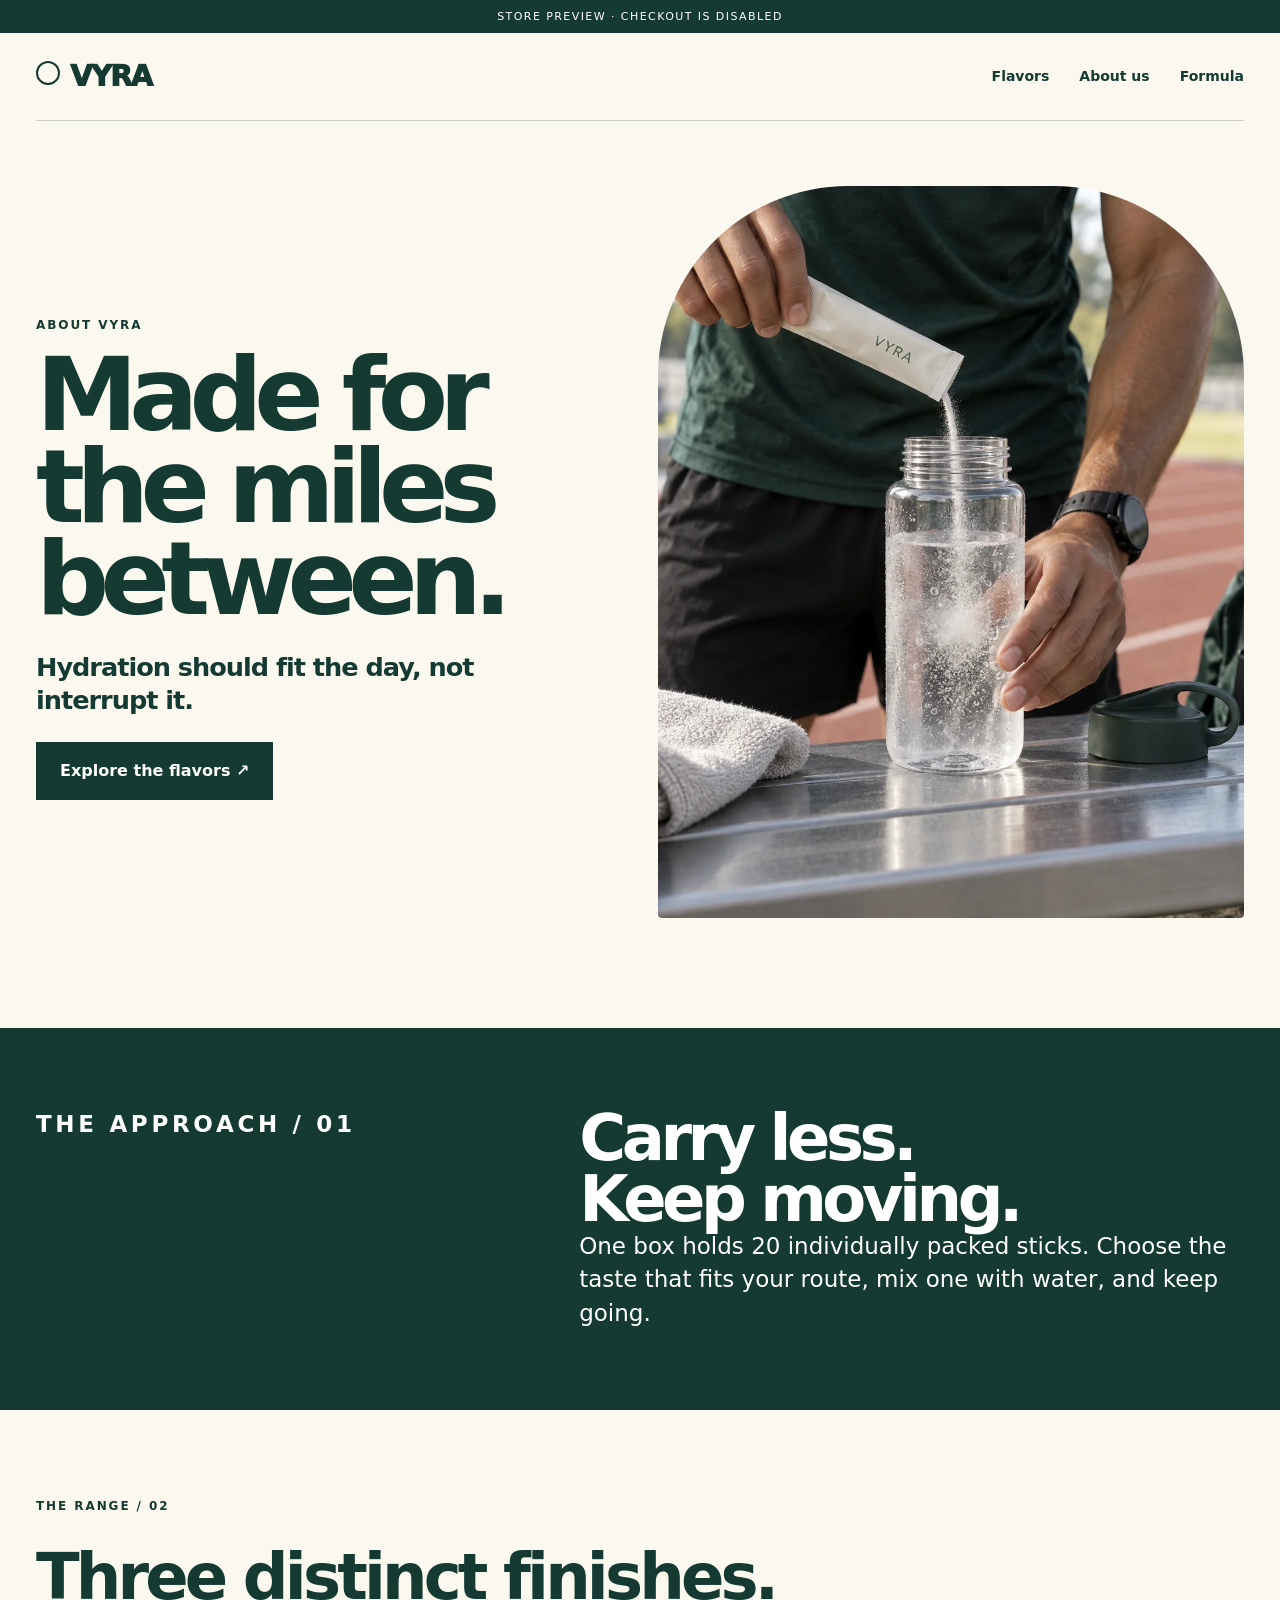
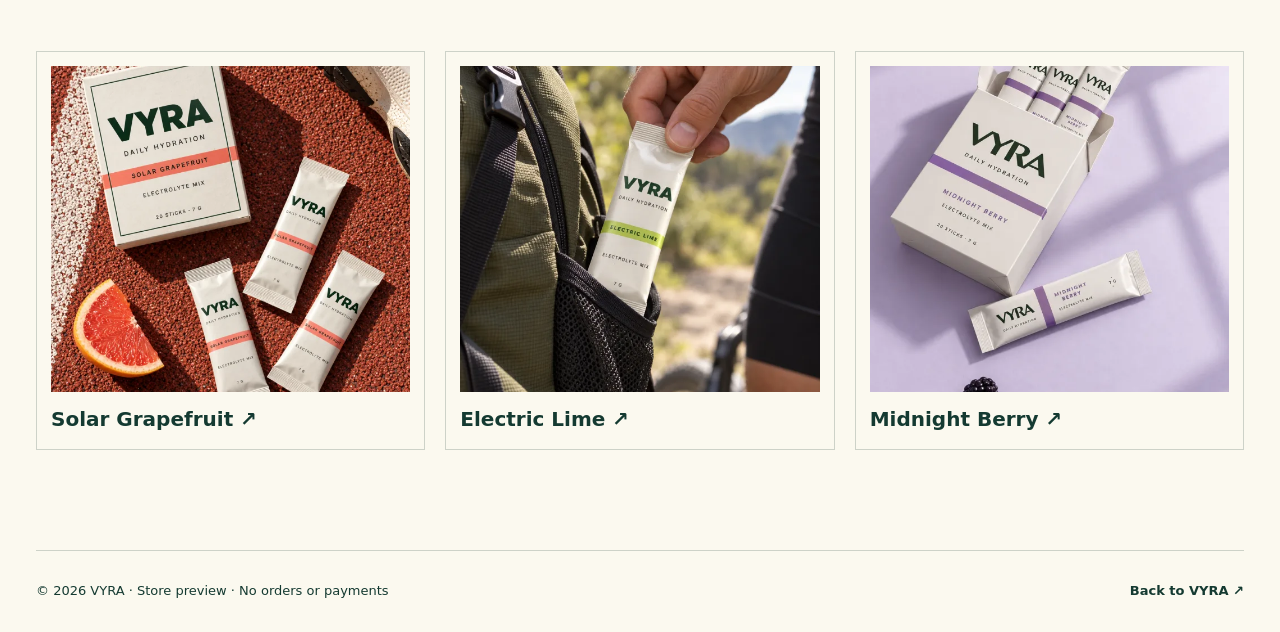
==== about.html @ 7b36829f "Improve desktop hierarchy and add product pages" ====
<!doctype html><html lang="en"><head><meta charset="utf-8"><meta name="viewport" content="width=device-width,initial-scale=1"><meta name="theme-color" content="#143a31"><meta name="description" content="The VYRA approach to portable daily hydration."><title>About VYRA — Hydration on the move</title><link rel="icon" href="data:,"><link rel="stylesheet" href="detail.css"></head><body>
<a class="skip" href="#main">Skip to content</a><div class="preview">Store preview · Checkout is disabled</div>
<header class="site-nav wrap"><a class="logo" href="index.html" aria-label="VYRA home">VYRA</a><nav aria-label="Primary navigation"><a href="index.html#shop">Flavors</a><a href="about.html" aria-current="page">About us</a><a href="index.html#ingredient-register">Formula</a></nav></header>
<main id="main"><section class="about-hero wrap"><div><p class="eyebrow">About VYRA</p><h1 class="display">Made for<br>the miles<br>between.</h1><p class="lead">Hydration should fit the day, not interrupt it.</p><a class="button" href="index.html#shop">Explore the flavors ↗</a></div><figure><img src="assets/mix.webp" width="1254" height="1254" alt="An athlete mixing a hydration stick into a water bottle"></figure></section>
<section class="about-band"><div class="wrap"><p class="eyebrow">The approach / 01</p><div><h2>Carry less.<br>Keep moving.</h2><p>One box holds 20 individually packed sticks. Choose the taste that fits your route, mix one with water, and keep going.</p></div></div></section>
<section class="about-end wrap"><p class="eyebrow">The range / 02</p><h2>Three distinct finishes.</h2><div class="related-grid"><a class="related-card" href="product.html?flavor=solar"><img src="assets/vyra-solar-640.webp" width="640" height="800" alt="Solar Grapefruit box"><span>Solar Grapefruit ↗</span></a><a class="related-card" href="product.html?flavor=lime"><img src="assets/vyra-lime-640.webp" width="640" height="800" alt="Electric Lime stick"><span>Electric Lime ↗</span></a><a class="related-card" href="product.html?flavor=berry"><img src="assets/vyra-berry-640.webp" width="640" height="800" alt="Midnight Berry box"><span>Midnight Berry ↗</span></a></div></section></main>
<footer class="footer wrap"><span>© 2026 VYRA · Store preview · No orders or payments</span><a href="index.html">Back to VYRA ↗</a></footer></body></html>
---- detail.css ----
:root{--ink:#143a31;--paper:#fbf9ef;--line:#143a3133;--accent:#f1b29b}*{box-sizing:border-box}body{margin:0;background:var(--paper);color:var(--ink);font:16px/1.55 system-ui,-apple-system,sans-serif}a{color:inherit;text-decoration:none}img{display:block;width:100%;height:auto}button{font:inherit}.skip{position:absolute;top:-60px;left:16px;background:var(--ink);color:white;padding:10px}.skip:focus{top:10px}.wrap{width:min(1380px,calc(100% - 72px));margin:auto}.preview{background:var(--ink);color:white;text-align:center;padding:8px 16px;font-size:11px;letter-spacing:.13em;text-transform:uppercase}.site-nav{display:flex;align-items:center;justify-content:space-between;gap:28px;padding:21px 0;border-bottom:1px solid var(--line)}.logo{font-size:29px;font-weight:950;letter-spacing:-.06em}.logo:before{content:"";display:inline-block;width:20px;height:20px;margin-right:10px;border:2px solid;border-radius:50%;vertical-align:1px}.site-nav nav{display:flex;flex-wrap:wrap;gap:30px;font-size:14px;font-weight:750}.site-nav a:hover,.text-link:hover{opacity:.65}:focus-visible{outline:3px solid #e57860;outline-offset:4px}.eyebrow{font-size:12px;font-weight:850;letter-spacing:.16em;text-transform:uppercase}.display{font-size:clamp(70px,8vw,130px);line-height:.9;letter-spacing:-.085em;margin:14px 0 25px}.lead{max-width:600px;font-size:clamp(20px,2vw,28px);line-height:1.28;font-weight:600;letter-spacing:-.04em}.button{display:inline-flex;align-items:center;justify-content:center;min-height:58px;padding:15px 24px;background:var(--ink);color:white;font-weight:750}.button.alt{background:var(--accent);color:var(--ink)}.text-link{display:inline-flex;align-items:center;min-height:48px;border-bottom:1px solid;font-weight:750}.product-hero{display:grid;grid-template-columns:1.1fr .9fr;gap:clamp(36px,6vw,100px);align-items:center;padding:52px 0 80px}.product-image{position:relative;padding:30px;background:var(--accent);border-radius:46% 46% 4px 4px}.product-image img{aspect-ratio:4/5;object-fit:cover}.product-copy .display{font-size:clamp(74px,7.2vw,125px)}.product-copy .intro{font-size:21px;line-height:1.5;max-width:470px}.fact-row{display:flex;justify-content:space-between;gap:20px;padding:17px 0;border-top:1px solid var(--line);font-size:17px}.fact-row:last-of-type{border-bottom:1px solid var(--line)}.fact-row span{opacity:.7}.product-copy .button{margin:25px 16px 0 0}.product-copy small{display:block;margin-top:16px;color:#526c62;font-size:13px}.related{border-top:1px solid var(--line);padding:60px 0 100px}.related h2{font-size:clamp(38px,4vw,65px);letter-spacing:-.06em;margin:0 0 25px}.related-grid{display:grid;grid-template-columns:repeat(3,1fr);gap:20px}.related-card{padding:14px;border:1px solid var(--line);font-size:20px;font-weight:800}.related-card img{aspect-ratio:1.1;object-fit:cover;margin-bottom:12px}.related-card[aria-current=page]{border:3px solid var(--ink)}.about-hero{display:grid;grid-template-columns:1fr 1.1fr;gap:clamp(50px,7vw,120px);align-items:center;padding:65px 0 110px}.about-hero .display{max-width:650px}.about-hero figure{margin:0}.about-hero img{aspect-ratio:4/5;object-fit:cover;border-radius:190px 190px 4px 4px}.about-band{background:var(--ink);color:white;padding:80px 0}.about-band .wrap{display:grid;grid-template-columns:.8fr 1.2fr;gap:100px}.about-band h2{font-size:clamp(42px,5vw,76px);letter-spacing:-.07em;line-height:.95;margin:0}.about-band p{font-size:23px;line-height:1.45;max-width:650px;margin:0}.about-end{padding:75px 0 100px}.about-end h2{font-size:clamp(42px,5vw,72px);letter-spacing:-.06em;margin:0 0 24px}.footer{display:flex;align-items:center;justify-content:space-between;gap:20px;padding:30px 0;border-top:1px solid var(--line);font-size:13px}.footer a{font-weight:750}@media(max-width:780px){.wrap{width:calc(100% - 32px)}.site-nav{align-items:flex-start}.site-nav nav{gap:12px;justify-content:flex-end;font-size:12px}.logo{font-size:24px}.product-hero,.about-hero{grid-template-columns:1fr;gap:30px;padding:28px 0 55px}.product-image{padding:16px}.product-image img{aspect-ratio:1}.product-copy .display,.display{font-size:clamp(56px,16vw,90px)}.lead{font-size:21px}.related{padding:45px 0}.related-grid{gap:9px}.related-card{padding:6px;font-size:12px}.related-card img{aspect-ratio:1}.about-hero figure{order:-1}.about-hero img{aspect-ratio:1.25;border-radius:110px 110px 4px 4px}.about-band{padding:55px 0}.about-band .wrap{grid-template-columns:1fr;gap:24px}.about-band p{font-size:18px}.footer{align-items:flex-start;flex-direction:column}}@media(prefers-reduced-motion:reduce){html{scroll-behavior:auto}}
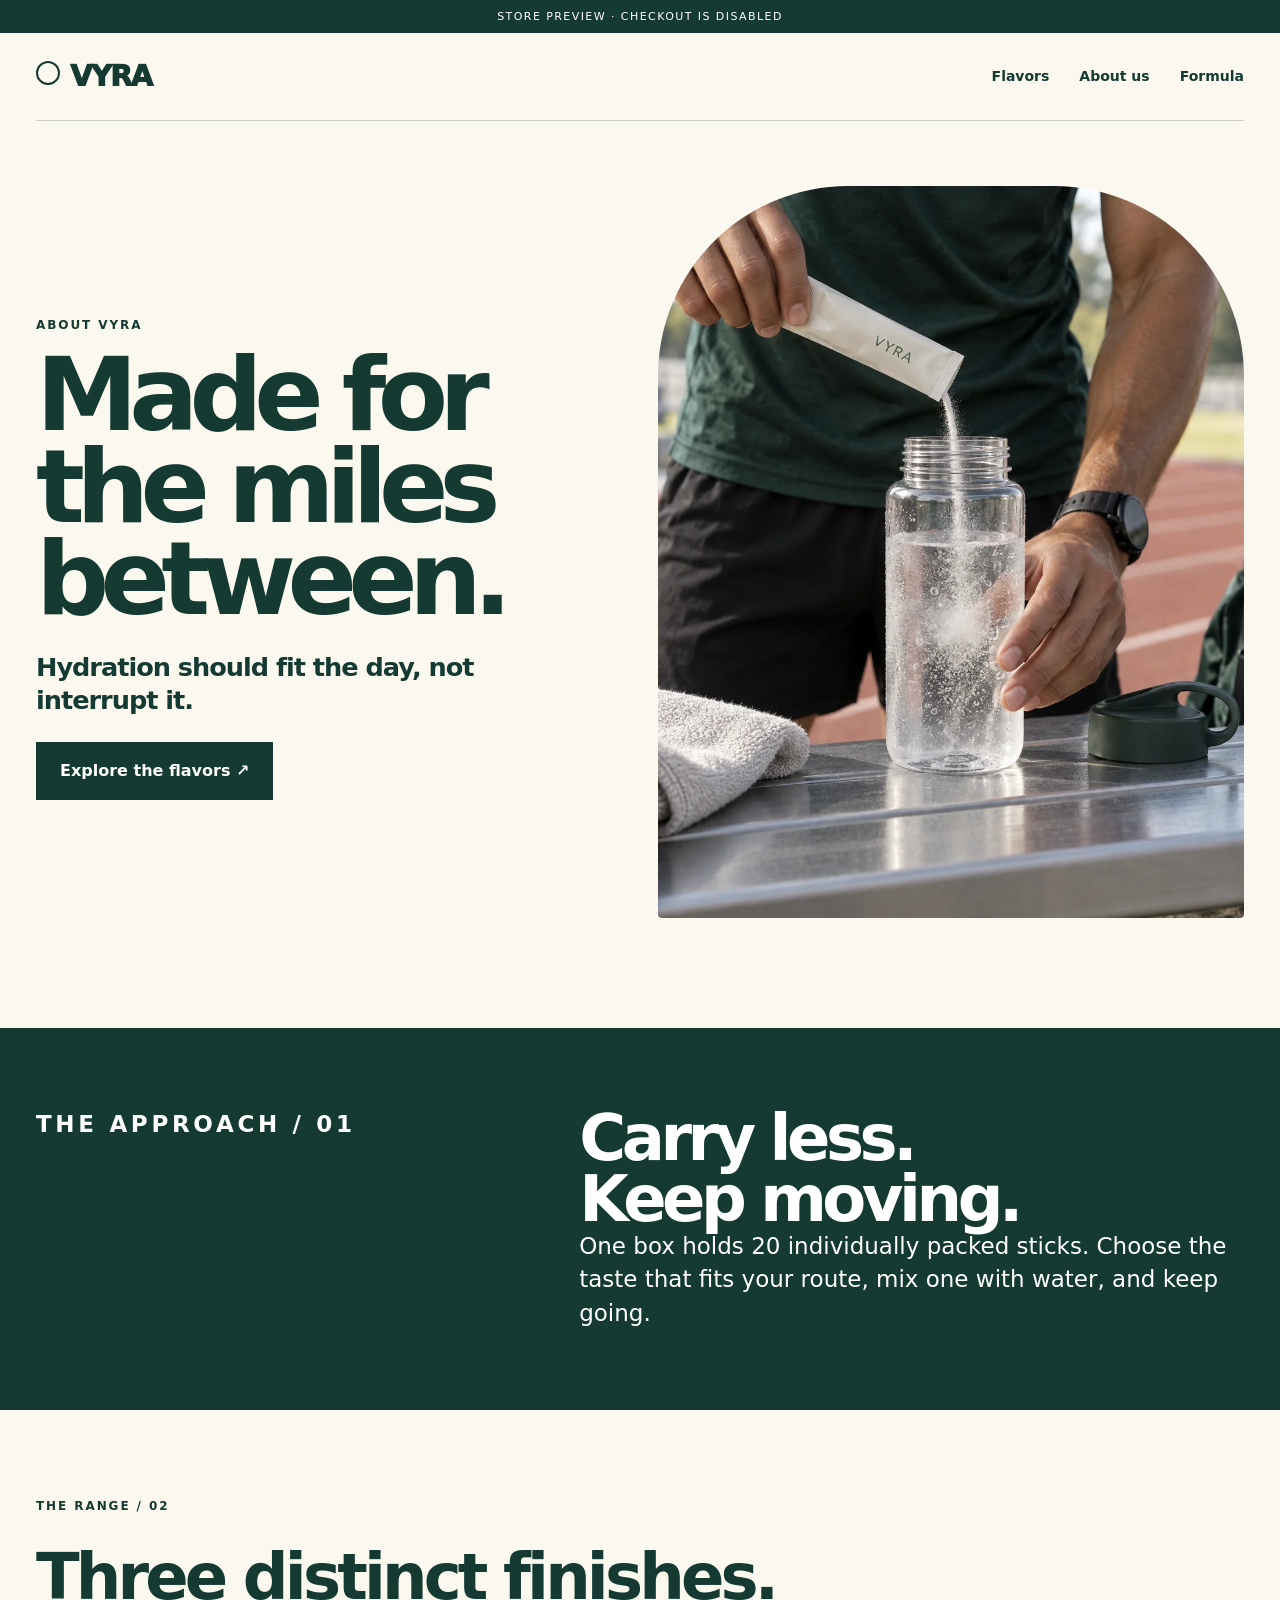
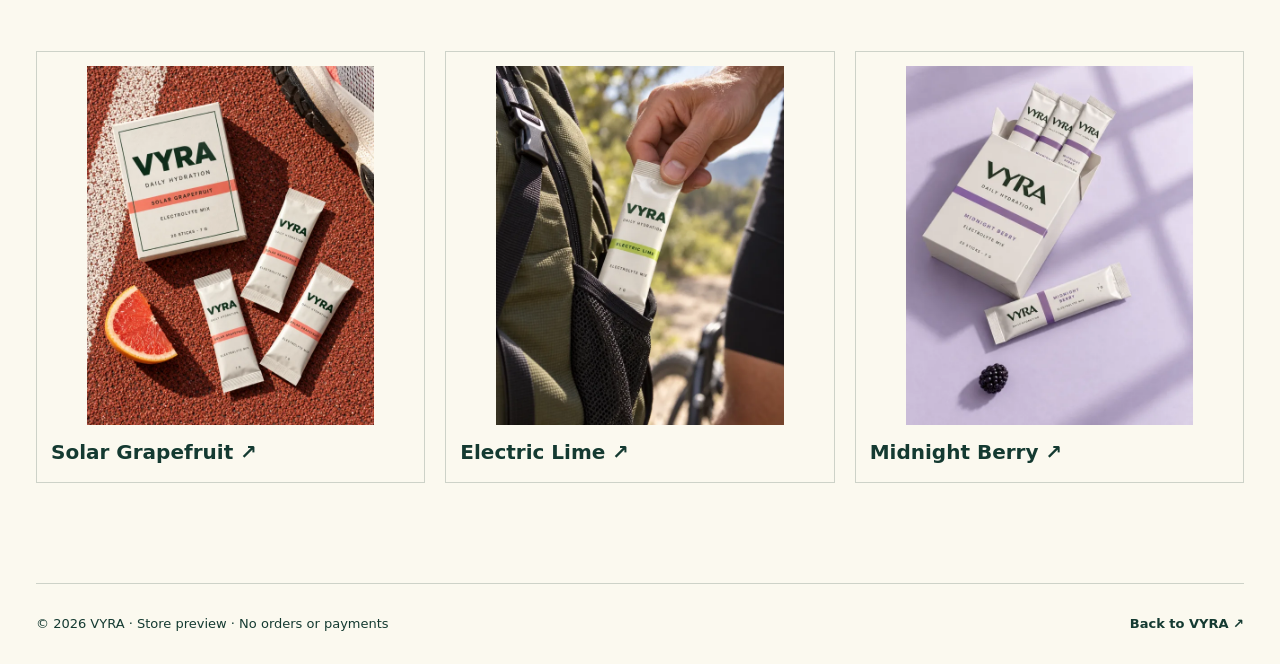
==== commit 9b5a816b: "Fix stretched product images and responsive purchase flow" ====
--- a/about.html
+++ b/about.html
@@ -1,4 +1,4 @@
-<!doctype html><html lang="en"><head><meta charset="utf-8"><meta name="viewport" content="width=device-width,initial-scale=1"><meta name="theme-color" content="#143a31"><meta name="description" content="The VYRA approach to portable daily hydration."><title>About VYRA — Hydration on the move</title><link rel="icon" href="data:,"><link rel="stylesheet" href="detail.css"></head><body>
+<!doctype html><html lang="en"><head><meta charset="utf-8"><meta name="viewport" content="width=device-width,initial-scale=1"><meta name="theme-color" content="#143a31"><meta name="description" content="The VYRA approach to portable daily hydration."><title>About VYRA — Hydration on the move</title><link rel="icon" href="data:,"><link rel="stylesheet" href="detail.css?v=20260922b"></head><body>
 <a class="skip" href="#main">Skip to content</a><div class="preview">Store preview · Checkout is disabled</div>
 <header class="site-nav wrap"><a class="logo" href="index.html" aria-label="VYRA home">VYRA</a><nav aria-label="Primary navigation"><a href="index.html#shop">Flavors</a><a href="about.html" aria-current="page">About us</a><a href="index.html#ingredient-register">Formula</a></nav></header>
 <main id="main"><section class="about-hero wrap"><div><p class="eyebrow">About VYRA</p><h1 class="display">Made for<br>the miles<br>between.</h1><p class="lead">Hydration should fit the day, not interrupt it.</p><a class="button" href="index.html#shop">Explore the flavors ↗</a></div><figure><img src="assets/mix.webp" width="1254" height="1254" alt="An athlete mixing a hydration stick into a water bottle"></figure></section>
--- a/detail.css
+++ b/detail.css
@@ -1 +1,8 @@
 :root{--ink:#143a31;--paper:#fbf9ef;--line:#143a3133;--accent:#f1b29b}*{box-sizing:border-box}body{margin:0;background:var(--paper);color:var(--ink);font:16px/1.55 system-ui,-apple-system,sans-serif}a{color:inherit;text-decoration:none}img{display:block;width:100%;height:auto}button{font:inherit}.skip{position:absolute;top:-60px;left:16px;background:var(--ink);color:white;padding:10px}.skip:focus{top:10px}.wrap{width:min(1380px,calc(100% - 72px));margin:auto}.preview{background:var(--ink);color:white;text-align:center;padding:8px 16px;font-size:11px;letter-spacing:.13em;text-transform:uppercase}.site-nav{display:flex;align-items:center;justify-content:space-between;gap:28px;padding:21px 0;border-bottom:1px solid var(--line)}.logo{font-size:29px;font-weight:950;letter-spacing:-.06em}.logo:before{content:"";display:inline-block;width:20px;height:20px;margin-right:10px;border:2px solid;border-radius:50%;vertical-align:1px}.site-nav nav{display:flex;flex-wrap:wrap;gap:30px;font-size:14px;font-weight:750}.site-nav a:hover,.text-link:hover{opacity:.65}:focus-visible{outline:3px solid #e57860;outline-offset:4px}.eyebrow{font-size:12px;font-weight:850;letter-spacing:.16em;text-transform:uppercase}.display{font-size:clamp(70px,8vw,130px);line-height:.9;letter-spacing:-.085em;margin:14px 0 25px}.lead{max-width:600px;font-size:clamp(20px,2vw,28px);line-height:1.28;font-weight:600;letter-spacing:-.04em}.button{display:inline-flex;align-items:center;justify-content:center;min-height:58px;padding:15px 24px;background:var(--ink);color:white;font-weight:750}.button.alt{background:var(--accent);color:var(--ink)}.text-link{display:inline-flex;align-items:center;min-height:48px;border-bottom:1px solid;font-weight:750}.product-hero{display:grid;grid-template-columns:1.1fr .9fr;gap:clamp(36px,6vw,100px);align-items:center;padding:52px 0 80px}.product-image{position:relative;padding:30px;background:var(--accent);border-radius:46% 46% 4px 4px}.product-image img{aspect-ratio:4/5;object-fit:cover}.product-copy .display{font-size:clamp(74px,7.2vw,125px)}.product-copy .intro{font-size:21px;line-height:1.5;max-width:470px}.fact-row{display:flex;justify-content:space-between;gap:20px;padding:17px 0;border-top:1px solid var(--line);font-size:17px}.fact-row:last-of-type{border-bottom:1px solid var(--line)}.fact-row span{opacity:.7}.product-copy .button{margin:25px 16px 0 0}.product-copy small{display:block;margin-top:16px;color:#526c62;font-size:13px}.related{border-top:1px solid var(--line);padding:60px 0 100px}.related h2{font-size:clamp(38px,4vw,65px);letter-spacing:-.06em;margin:0 0 25px}.related-grid{display:grid;grid-template-columns:repeat(3,1fr);gap:20px}.related-card{padding:14px;border:1px solid var(--line);font-size:20px;font-weight:800}.related-card img{aspect-ratio:1.1;object-fit:cover;margin-bottom:12px}.related-card[aria-current=page]{border:3px solid var(--ink)}.about-hero{display:grid;grid-template-columns:1fr 1.1fr;gap:clamp(50px,7vw,120px);align-items:center;padding:65px 0 110px}.about-hero .display{max-width:650px}.about-hero figure{margin:0}.about-hero img{aspect-ratio:4/5;object-fit:cover;border-radius:190px 190px 4px 4px}.about-band{background:var(--ink);color:white;padding:80px 0}.about-band .wrap{display:grid;grid-template-columns:.8fr 1.2fr;gap:100px}.about-band h2{font-size:clamp(42px,5vw,76px);letter-spacing:-.07em;line-height:.95;margin:0}.about-band p{font-size:23px;line-height:1.45;max-width:650px;margin:0}.about-end{padding:75px 0 100px}.about-end h2{font-size:clamp(42px,5vw,72px);letter-spacing:-.06em;margin:0 0 24px}.footer{display:flex;align-items:center;justify-content:space-between;gap:20px;padding:30px 0;border-top:1px solid var(--line);font-size:13px}.footer a{font-weight:750}@media(max-width:780px){.wrap{width:calc(100% - 32px)}.site-nav{align-items:flex-start}.site-nav nav{gap:12px;justify-content:flex-end;font-size:12px}.logo{font-size:24px}.product-hero,.about-hero{grid-template-columns:1fr;gap:30px;padding:28px 0 55px}.product-image{padding:16px}.product-image img{aspect-ratio:1}.product-copy .display,.display{font-size:clamp(56px,16vw,90px)}.lead{font-size:21px}.related{padding:45px 0}.related-grid{gap:9px}.related-card{padding:6px;font-size:12px}.related-card img{aspect-ratio:1}.about-hero figure{order:-1}.about-hero img{aspect-ratio:1.25;border-radius:110px 110px 4px 4px}.about-band{padding:55px 0}.about-band .wrap{grid-template-columns:1fr;gap:24px}.about-band p{font-size:18px}.footer{align-items:flex-start;flex-direction:column}}@media(prefers-reduced-motion:reduce){html{scroll-behavior:auto}}
+/* Responsive media: HTML dimensions reserve space, CSS preserves the photo. */
+img{height:auto}
+.product-photo img,.product-image img{height:auto;aspect-ratio:auto;object-fit:contain;max-height:680px;width:100%}
+.related-card img{height:auto;aspect-ratio:1;object-fit:contain}
+.product-hero>*,.about-hero>*{min-width:0}
+.display{overflow-wrap:break-word}
+@media(max-width:780px){.product-photo img,.product-image img{max-height:480px;aspect-ratio:auto}.related-card{overflow-wrap:break-word}}
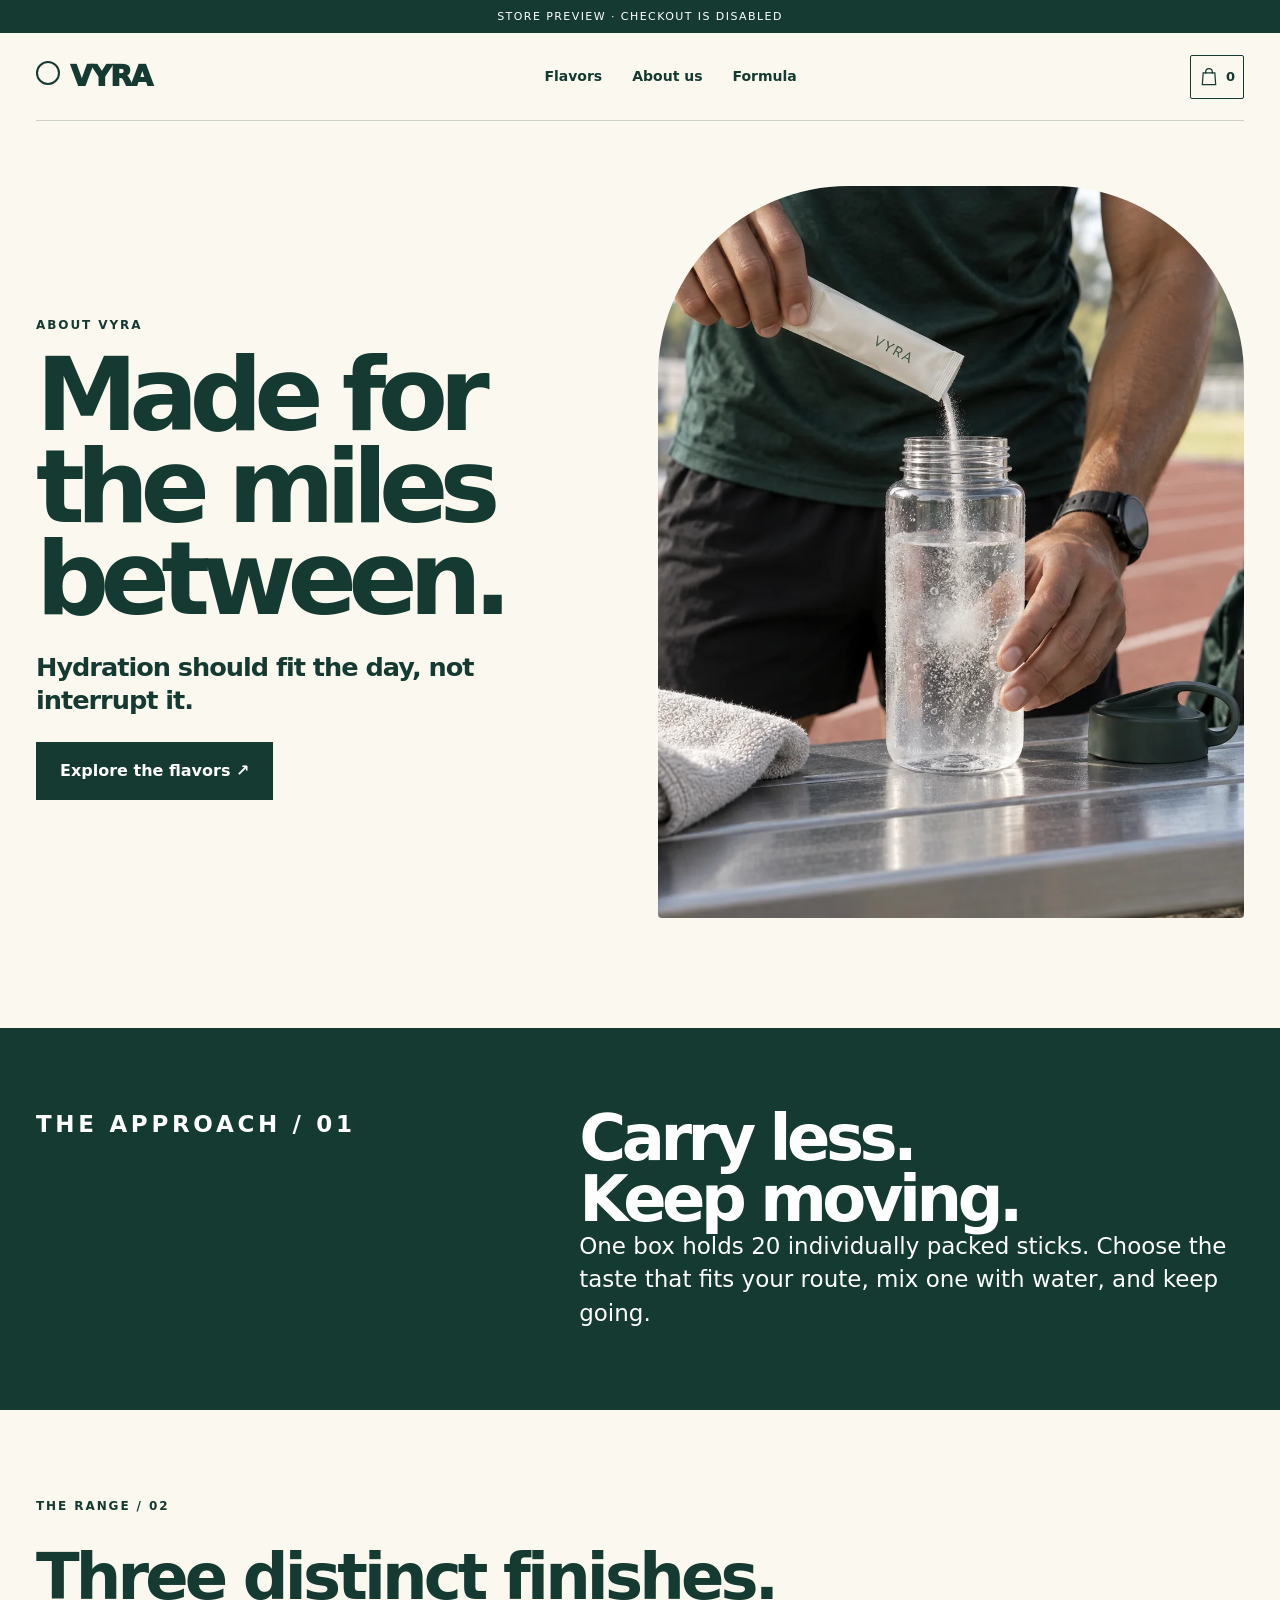
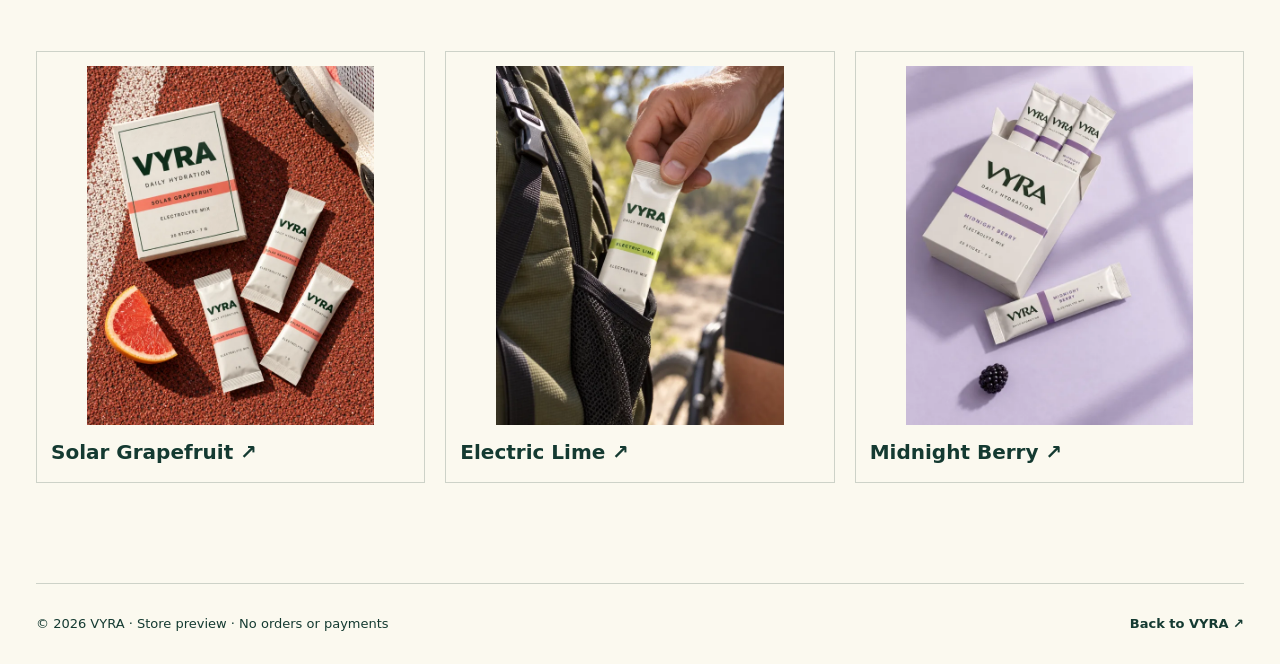
==== commit 78bc8d78: "Polish detail navigation and brand-consistent bag experience" ====
--- a/about.html
+++ b/about.html
@@ -1,7 +1,7 @@
-<!doctype html><html lang="en"><head><meta charset="utf-8"><meta name="viewport" content="width=device-width,initial-scale=1"><meta name="theme-color" content="#143a31"><meta name="description" content="The VYRA approach to portable daily hydration."><title>About VYRA — Hydration on the move</title><link rel="icon" href="data:,"><link rel="stylesheet" href="detail.css?v=20260922b"></head><body>
+<!doctype html><html lang="en" data-brand="vyra"><head><meta charset="utf-8"><meta name="viewport" content="width=device-width,initial-scale=1"><meta name="theme-color" content="#143a31"><meta name="description" content="The VYRA approach to portable daily hydration."><title>About VYRA — Hydration on the move</title><link rel="icon" href="data:,"><link rel="stylesheet" href="detail.css?v=20260922b"><link rel="stylesheet" href="detail-commerce.css?v=20260922c"></head><body>
 <a class="skip" href="#main">Skip to content</a><div class="preview">Store preview · Checkout is disabled</div>
 <header class="site-nav wrap"><a class="logo" href="index.html" aria-label="VYRA home">VYRA</a><nav aria-label="Primary navigation"><a href="index.html#shop">Flavors</a><a href="about.html" aria-current="page">About us</a><a href="index.html#ingredient-register">Formula</a></nav></header>
 <main id="main"><section class="about-hero wrap"><div><p class="eyebrow">About VYRA</p><h1 class="display">Made for<br>the miles<br>between.</h1><p class="lead">Hydration should fit the day, not interrupt it.</p><a class="button" href="index.html#shop">Explore the flavors ↗</a></div><figure><img src="assets/mix.webp" width="1254" height="1254" alt="An athlete mixing a hydration stick into a water bottle"></figure></section>
 <section class="about-band"><div class="wrap"><p class="eyebrow">The approach / 01</p><div><h2>Carry less.<br>Keep moving.</h2><p>One box holds 20 individually packed sticks. Choose the taste that fits your route, mix one with water, and keep going.</p></div></div></section>
 <section class="about-end wrap"><p class="eyebrow">The range / 02</p><h2>Three distinct finishes.</h2><div class="related-grid"><a class="related-card" href="product.html?flavor=solar"><img src="assets/vyra-solar-640.webp" width="640" height="800" alt="Solar Grapefruit box"><span>Solar Grapefruit ↗</span></a><a class="related-card" href="product.html?flavor=lime"><img src="assets/vyra-lime-640.webp" width="640" height="800" alt="Electric Lime stick"><span>Electric Lime ↗</span></a><a class="related-card" href="product.html?flavor=berry"><img src="assets/vyra-berry-640.webp" width="640" height="800" alt="Midnight Berry box"><span>Midnight Berry ↗</span></a></div></section></main>
-<footer class="footer wrap"><span>© 2026 VYRA · Store preview · No orders or payments</span><a href="index.html">Back to VYRA ↗</a></footer></body></html>
+<footer class="footer wrap"><span>© 2026 VYRA · Store preview · No orders or payments</span><a href="index.html">Back to VYRA ↗</a></footer><script src="detail-commerce.js?v=20260922c" defer></script><script src="cart.js?v=20260922b" defer></script></body></html>
--- a/detail-commerce.css
+++ b/detail-commerce.css
@@ -0,0 +1,42 @@
+/* Commerce utilities retain each brand's art direction. */
+:root{--bag-paper:#fbf9ef;--bag-ink:#143a31;--bag-action:#143a31;--bag-on-action:#fff}
+html[data-brand="nox"]{--bag-paper:#101712;--bag-ink:#eff4ee;--bag-action:var(--signal);--bag-on-action:#090d0b}
+html[data-brand="lumera"]{--bag-paper:#fcf9f1;--bag-ink:#263d35;--bag-action:#263d35}
+.detail-header{position:relative}.detail-bag{flex-shrink:0;display:inline-flex;align-items:center;justify-content:center;gap:7px;min-width:48px;min-height:44px;padding:8px;border:1px solid currentColor;border-radius:2px;background:none;color:inherit;cursor:pointer;font:600 13px system-ui}
+html[data-brand="lumera"] .detail-header{grid-template-columns:1fr auto 1fr auto}
+.detail-crumb{padding-top:24px;font-size:13px;color:inherit;opacity:.8;display:flex;gap:12px;align-items:center}.detail-crumb a{padding:8px 0;text-decoration:underline;text-underline-offset:4px}
+.detail-options{display:flex;gap:8px;flex-wrap:wrap;margin:22px 0}.detail-options a{display:inline-flex;align-items:center;min-height:44px;padding:9px 13px;border:1px solid var(--line);font:600 12px/1.3 system-ui}
+.detail-options a[aria-current="page"]{background:var(--bag-action);color:var(--bag-on-action);border-color:var(--bag-action)}.detail-options a:hover{border-color:currentColor}
+#product-add{border:0;cursor:pointer;transition:filter .15s}#product-add:hover{filter:brightness(.92)}
+.product-copy #product-description{display:none}
+.product-copy .button{font-family:inherit}
+.detail-locked{overflow:hidden}.detail-overlay{position:fixed;inset:0;background:#07160fa6;z-index:90;opacity:0;pointer-events:none;transition:opacity .2s}.detail-overlay.is-open{opacity:1;pointer-events:auto}
+.detail-cart{position:fixed;right:0;inset-block:0;z-index:100;width:min(480px,100%);display:grid;grid-template-rows:auto minmax(0,1fr) auto;background:var(--bag-paper);color:var(--bag-ink);box-shadow:-20px 0 70px #0003;transform:translateX(105%);transition:transform .25s}.detail-cart.is-open{transform:none}.detail-cart[inert]{visibility:hidden}
+.detail-cart button{font:600 14px system-ui;cursor:pointer;color:inherit}.cart-head{display:flex;align-items:center;justify-content:space-between;border-bottom:1px solid var(--line);padding:20px 24px}.cart-head h2{font-size:26px;margin:0}.cart-head button{background:none;border:0;min-height:44px;padding:10px}
+.detail-lines{padding:8px 24px;overflow:auto;overscroll-behavior:contain}.shop-line{display:grid;grid-template-columns:88px minmax(0,1fr);gap:16px;padding:22px 0;border-bottom:1px solid var(--line)}.shop-line img{width:88px;height:110px;object-fit:contain}.shop-line h3{font:600 17px/1.35 system-ui;margin:0 0 6px}.shop-line p{font-size:13px;line-height:1.5;margin:0 0 8px;opacity:.8}.shop-line strong{font-size:16px}.shop-quantity{display:flex;flex-wrap:wrap;align-items:center;margin-top:10px;gap:6px}.shop-quantity button{min-width:40px;min-height:44px;background:none;border:1px solid var(--line);padding:8px}.shop-quantity output{min-width:24px;text-align:center}.shop-quantity .shop-remove{border:0;text-decoration:underline;font-size:12px}.shop-empty{padding:50px 0;line-height:1.7}
+.cart-foot{border-top:1px solid var(--line);padding:22px 24px max(22px,env(safe-area-inset-bottom))}.cart-foot[hidden]{display:none}.detail-total{display:flex;justify-content:space-between;font-size:20px;margin-bottom:18px}#checkout,.demo-return{width:100%;padding:16px;min-height:54px;background:var(--bag-action);color:var(--bag-on-action);border:0}#checkout:disabled{opacity:.4;cursor:not-allowed}.cart-foot p{font-size:12px;text-align:center;margin:12px 0 0}.demo-complete{padding:50px 0}.demo-complete>span{font-size:13px;letter-spacing:.1em}.demo-complete p{line-height:1.6;font-size:15px}
+.detail-toast{position:fixed;z-index:110;left:50%;bottom:20px;transform:translate(-50%,20px);opacity:0;visibility:hidden;max-width:calc(100% - 32px);padding:12px 20px;background:var(--bag-action);color:var(--bag-on-action);font-size:14px;pointer-events:none}.detail-toast.show{opacity:1;visibility:visible;transform:translate(-50%,0)}
+.detail-locked .detail-toast{clip-path:inset(50%);width:1px;height:1px;padding:0;overflow:hidden}
+@media(min-width:1100px){.product-hero{padding-top:36px}.product-copy .display{font-size:clamp(70px,6.2vw,108px)}}
+@media(max-width:780px){
+ .detail-header{gap:12px;flex-wrap:wrap;align-items:center;padding-block:14px}
+ .detail-header nav,.detail-header .navlinks{gap:16px;font-size:12px}
+ .detail-header .navlinks{order:3;flex-basis:100%;margin:0;justify-content:flex-start}
+ html[data-brand="nox"] .detail-bag{margin-left:auto}
+ html[data-brand="vyra"] .detail-header nav{order:3;width:100%;justify-content:flex-start}
+ html[data-brand="vyra"] .detail-bag{margin-left:auto}
+ html[data-brand="lumera"] .detail-header{grid-template-columns:1fr auto;gap:6px 16px}
+ html[data-brand="lumera"] .detail-header .wordmark{grid-column:1;grid-row:1}
+ html[data-brand="lumera"] .detail-header nav:first-child{grid-column:1/-1;grid-row:2;justify-content:flex-start}
+ html[data-brand="lumera"] .detail-header nav:last-of-type{display:none}
+ html[data-brand="lumera"] .detail-bag{grid-column:2;grid-row:1}
+ .detail-crumb{padding-top:12px;font-size:12px}.product-hero{padding-top:16px;gap:22px}
+ .product-image,.product-photo{grid-row:1;margin:0;order:0}.product-copy{order:1}
+ .product-image img,.product-photo img{max-height:350px;object-fit:contain}
+ .product-copy .display{font-size:clamp(52px,13vw,74px);line-height:1;letter-spacing:-.045em;margin-block:14px 20px}
+ .product-copy .lead{font-size:22px}.product-copy .intro{font-size:17px}
+ .product-copy>.button{width:100%;margin:20px 0 0}.product-copy>.text-link{margin:10px 0 0}
+ .detail-options{gap:6px;margin:20px 0}.detail-options a{flex:1;justify-content:center;text-align:center;padding:8px;min-width:0;font-size:11px}
+ .related-grid{gap:12px}.related-card{line-height:1.45}
+}
+@media(prefers-reduced-motion:reduce){*,*::before,*::after{scroll-behavior:auto!important;transition:none!important;animation:none!important}}
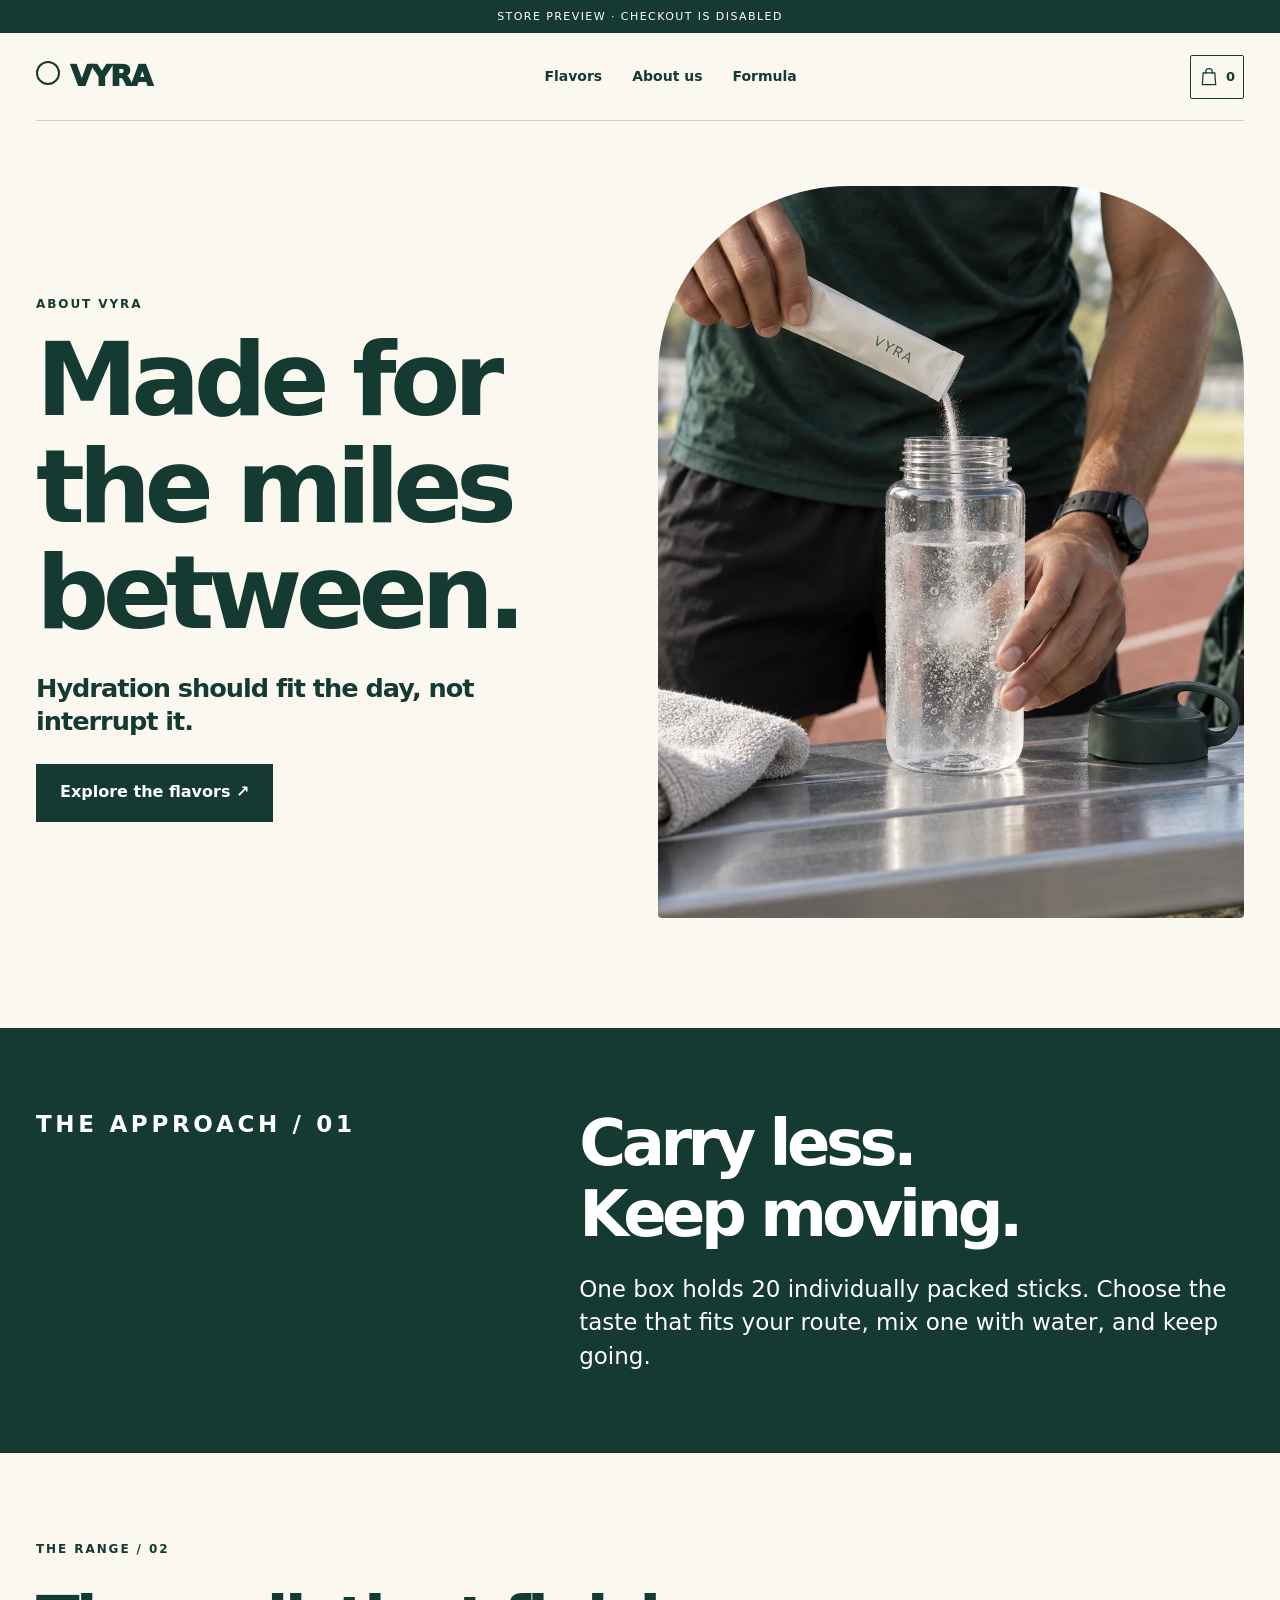
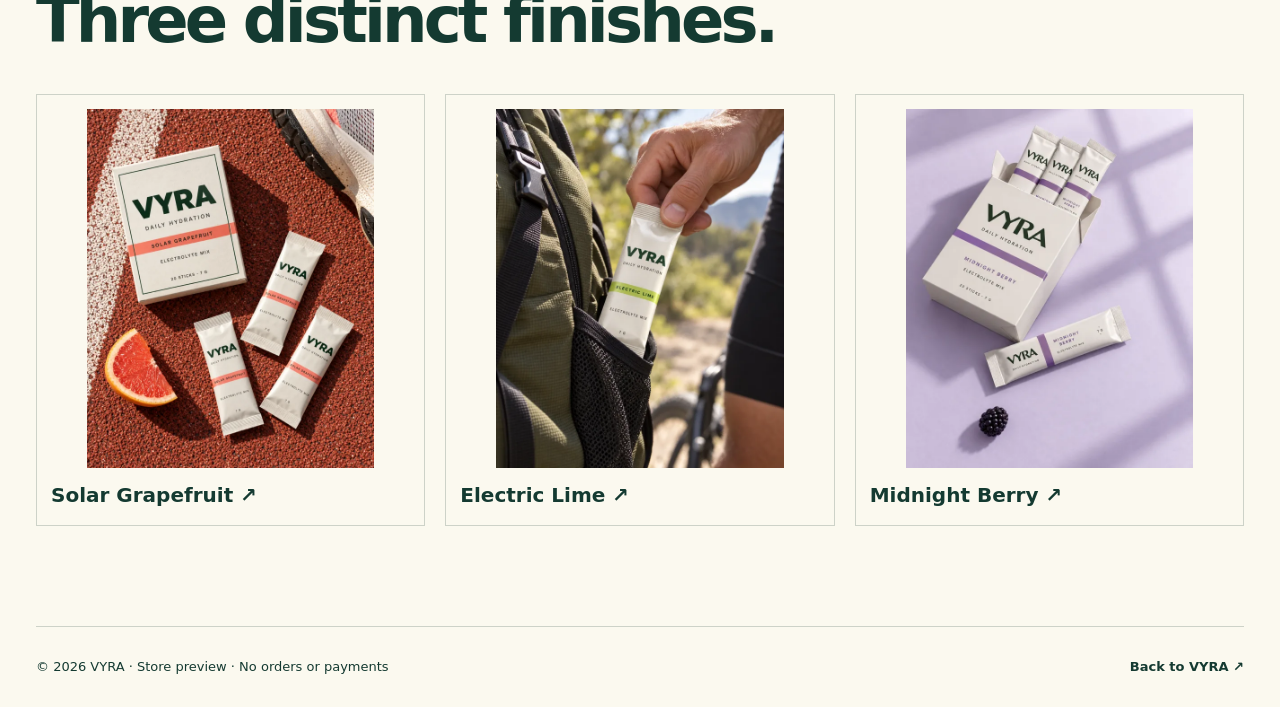
==== commit 87db539d: "Refine product frames and interior typography" ====
--- a/about.html
+++ b/about.html
@@ -1,4 +1,4 @@
-<!doctype html><html lang="en" data-brand="vyra"><head><meta charset="utf-8"><meta name="viewport" content="width=device-width,initial-scale=1"><meta name="theme-color" content="#143a31"><meta name="description" content="The VYRA approach to portable daily hydration."><title>About VYRA — Hydration on the move</title><link rel="icon" href="data:,"><link rel="stylesheet" href="detail.css?v=20260922b"><link rel="stylesheet" href="detail-commerce.css?v=20260922c"></head><body>
+<!doctype html><html lang="en" data-brand="vyra"><head><meta charset="utf-8"><meta name="viewport" content="width=device-width,initial-scale=1"><meta name="theme-color" content="#143a31"><meta name="description" content="The VYRA approach to portable daily hydration."><title>About VYRA — Hydration on the move</title><link rel="icon" href="data:,"><link rel="stylesheet" href="detail.css?v=20260922g"><link rel="stylesheet" href="detail-commerce.css?v=20260922c"></head><body>
 <a class="skip" href="#main">Skip to content</a><div class="preview">Store preview · Checkout is disabled</div>
 <header class="site-nav wrap"><a class="logo" href="index.html" aria-label="VYRA home">VYRA</a><nav aria-label="Primary navigation"><a href="index.html#shop">Flavors</a><a href="about.html" aria-current="page">About us</a><a href="index.html#ingredient-register">Formula</a></nav></header>
 <main id="main"><section class="about-hero wrap"><div><p class="eyebrow">About VYRA</p><h1 class="display">Made for<br>the miles<br>between.</h1><p class="lead">Hydration should fit the day, not interrupt it.</p><a class="button" href="index.html#shop">Explore the flavors ↗</a></div><figure><img src="assets/mix.webp" width="1254" height="1254" alt="An athlete mixing a hydration stick into a water bottle"></figure></section>
--- a/detail.css
+++ b/detail.css
@@ -5,4 +5,9 @@
 .related-card img{height:auto;aspect-ratio:1;object-fit:contain}
 .product-hero>*,.about-hero>*{min-width:0}
 .display{overflow-wrap:break-word}
+.display{line-height:1.04;letter-spacing:-.065em}
+.about-band h2{line-height:1.1;margin-bottom:24px}
+.product-image{border-radius:24px}
+.product-image img{border-radius:12px}
+@media(max-width:780px){.related-card{font-size:14px;line-height:1.45}}
 @media(max-width:780px){.product-photo img,.product-image img{max-height:480px;aspect-ratio:auto}.related-card{overflow-wrap:break-word}}
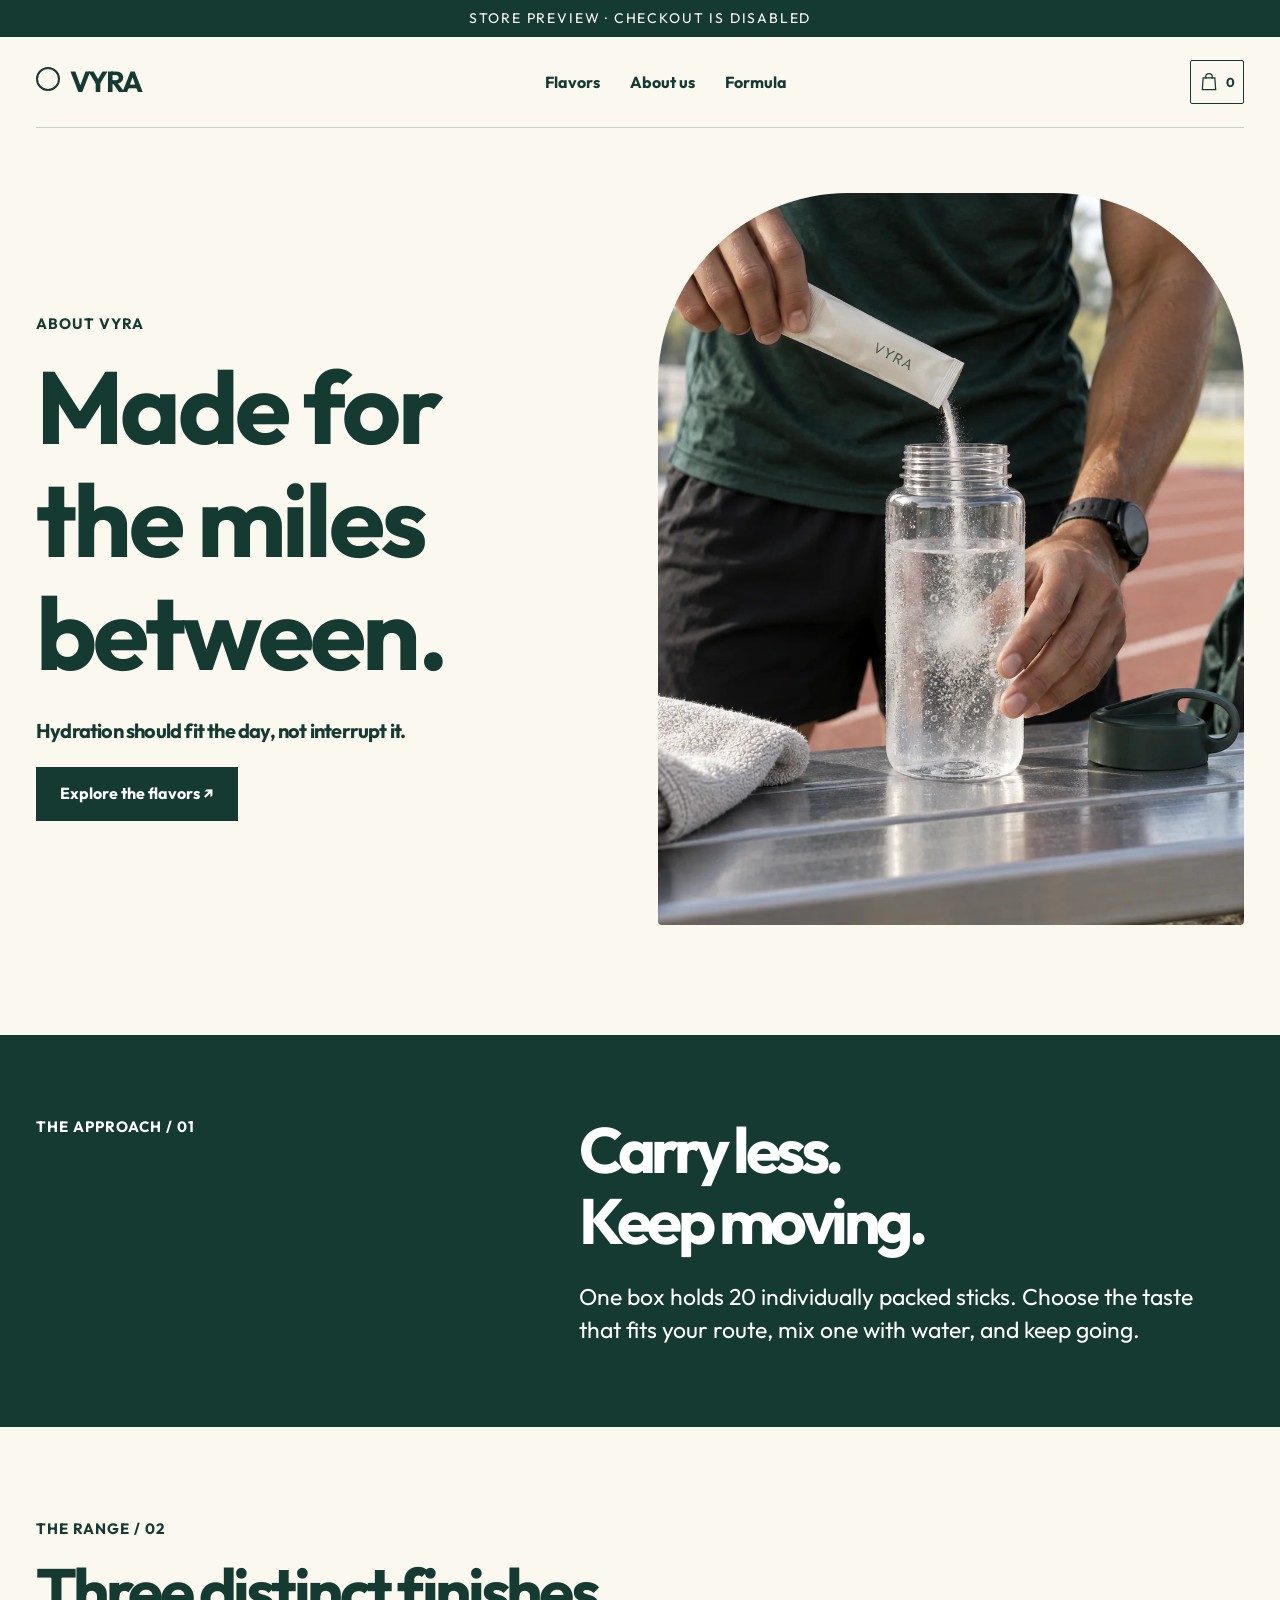
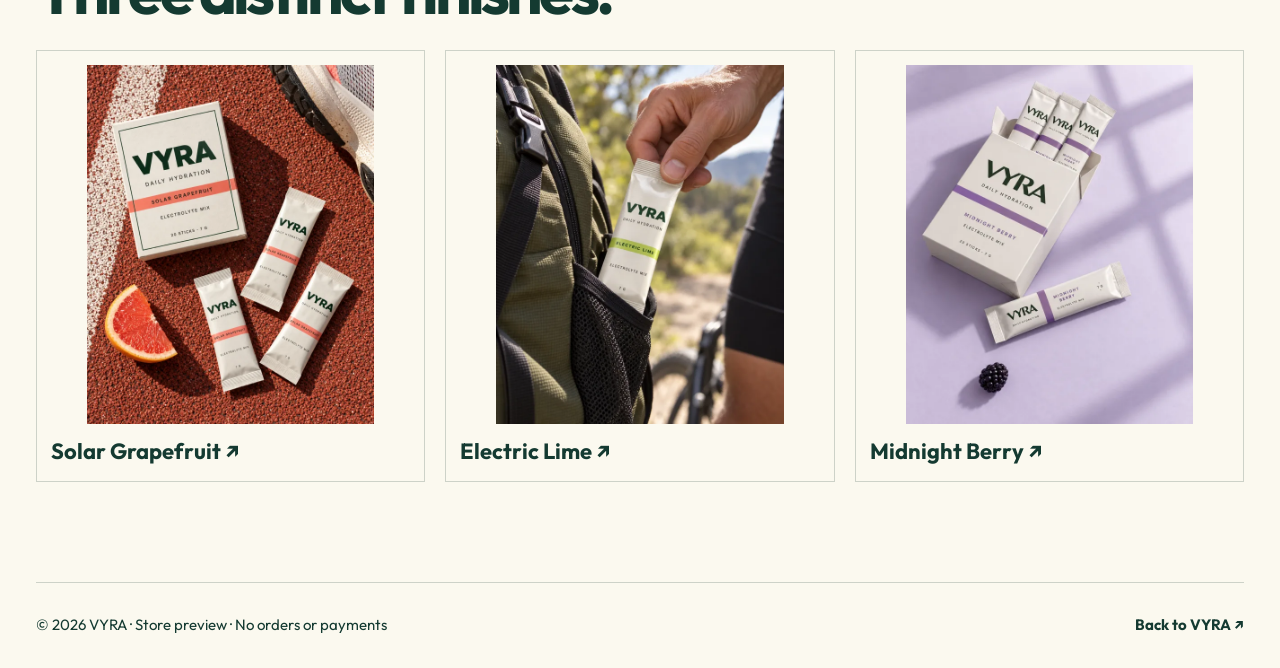
==== commit f7467a2d: "Refine brand typography and enlarge supporting UI text" ====
--- a/about.html
+++ b/about.html
@@ -1,4 +1,4 @@
-<!doctype html><html lang="en" data-brand="vyra"><head><meta charset="utf-8"><meta name="viewport" content="width=device-width,initial-scale=1"><meta name="theme-color" content="#143a31"><meta name="description" content="The VYRA approach to portable daily hydration."><title>About VYRA — Hydration on the move</title><link rel="icon" href="data:,"><link rel="stylesheet" href="detail.css?v=20260922g"><link rel="stylesheet" href="detail-commerce.css?v=20260922c"></head><body>
+<!doctype html><html lang="en" data-brand="vyra"><head><meta charset="utf-8"><meta name="viewport" content="width=device-width,initial-scale=1"><meta name="theme-color" content="#143a31"><meta name="description" content="The VYRA approach to portable daily hydration."><title>About VYRA — Hydration on the move</title><link rel="icon" href="data:,"><link rel="stylesheet" href="detail.css?v=20260922g"><link rel="stylesheet" href="detail-commerce.css?v=20260922c"><link rel="stylesheet" href="typography.css?v=20260923a"></head><body>
 <a class="skip" href="#main">Skip to content</a><div class="preview">Store preview · Checkout is disabled</div>
 <header class="site-nav wrap"><a class="logo" href="index.html" aria-label="VYRA home">VYRA</a><nav aria-label="Primary navigation"><a href="index.html#shop">Flavors</a><a href="about.html" aria-current="page">About us</a><a href="index.html#ingredient-register">Formula</a></nav></header>
 <main id="main"><section class="about-hero wrap"><div><p class="eyebrow">About VYRA</p><h1 class="display">Made for<br>the miles<br>between.</h1><p class="lead">Hydration should fit the day, not interrupt it.</p><a class="button" href="index.html#shop">Explore the flavors ↗</a></div><figure><img src="assets/mix.webp" width="1254" height="1254" alt="An athlete mixing a hydration stick into a water bottle"></figure></section>
--- a/typography.css
+++ b/typography.css
@@ -0,0 +1,50 @@
+@font-face{font-family:VyraText;src:url('assets/fonts/outfit.ttf') format('truetype');font-weight:400;font-display:swap}
+@font-face{font-family:VyraText;src:url('assets/fonts/outfit-bold.ttf') format('truetype');font-weight:600 950;font-display:swap}
+:root{--brand-body:VyraText,sans-serif;--brand-display:VyraText,sans-serif}
+
+/* Explicit small-copy floors override legacy component specificity. */
+body .kicker,body .eyebrow,body .label{font-size:15px!important;line-height:1.6;letter-spacing:.065em}
+body .mobile-about,body .demo,body .preview,body figcaption,body .footer-col b,body .footer-col p,body .mobile-purchase span,body .mobile-purchase strong{font-size:14px!important;line-height:1.5}
+body .campaign .hero-safety,body .purchase-meta>span,body .purchase-meta small,body .signature-copy dt,body .signature-copy dd,body .market-foot span,body .pack-title>p,body .signal-options span,body .signal-options small{font-size:16px!important;line-height:1.55}
+body .signal-options .option-action,body .pack i,body .close{font-size:14px!important}
+body .pack i{min-width:44px;min-height:44px}
+@media(max-width:780px){body .kicker,body .eyebrow,body .label{font-size:14px!important;letter-spacing:.035em}body .signal-options span,body .signal-options small{font-size:14px!important}}
+/* One type system per brand across home, About, product and bag. */
+body{font-size:18px;line-height:1.65}
+body,body *{font-family:var(--brand-body)!important}
+h1,h2,h3,.display,.display *,h1 *,h2 *,h3 *{font-family:var(--brand-display)!important}
+p,.lead,.intro p,.product-copy .intro,.mix-copy p,.step p,.companion p,.signature-copy>p,.editorial-intro>p,.flavor-purchase>p,.signal-buy>p{font-size:20px;line-height:1.65}
+.kicker,.eyebrow,.label,.edition-tag,.companion .edition-tag,.flavor-heading>span,.market-foot,.campaign-caption,.signal-photo figcaption,.morning-panorama figcaption,.pack small,.pack>span,.pack-note,.detail-crumb{font-size:15px;line-height:1.6;letter-spacing:.065em}
+.navlinks,.nav-links,.nav .links,.site-nav nav,.detail-header nav,.detail-header .navlinks,.bag-button,.cart-trigger{font-size:16px!important}
+.button,.btn,.purchase-button,.flavor-purchase>button,.edition-link,.edition-detail,.flavor-detail,.detail-options a,.text-link,.market-summary>a,.editorial-intro .button,.campaign .button,.signal-buy .button{font-size:16px!important;line-height:1.45;min-height:48px}
+.technical>summary,.faq summary,.purchase-faq summary{font-size:20px;line-height:1.55}
+.faq p,.purchase-faq details p{font-size:18px;line-height:1.75}
+.footer,.footer-links,.footer-col a,.footer-bottom,footer p,.footer p,.product-copy small,.caution,.hero-safety,.signal-buy .hero-safety{font-size:15px;line-height:1.65}
+.shop-line p,.shop-line small,.cart-foot small,.cart-note,.cart-foot p,.shop-quantity .shop-remove{font-size:14px}
+.shop-line h3{font-size:19px;line-height:1.35}
+.detail-options a{padding:10px 14px}
+.related-card{font-size:22px;line-height:1.4}
+@media(max-width:780px){
+ body{font-size:17px}
+ p,.lead,.intro p,.product-copy .intro,.mix-copy p,.step p,.companion p,.signature-copy>p,.editorial-intro>p,.flavor-purchase>p,.signal-buy>p{font-size:17px;line-height:1.65}
+ .kicker,.eyebrow,.label,.edition-tag,.companion .edition-tag,.flavor-heading>span,.market-foot,.campaign-caption,.signal-photo figcaption,.morning-panorama figcaption,.pack small,.pack>span,.pack-note,.detail-crumb{font-size:14px;letter-spacing:.035em}
+ .navlinks,.nav-links,.nav .links,.site-nav nav,.detail-header nav,.detail-header .navlinks,.bag-button,.cart-trigger{font-size:14px!important}
+ .button,.btn,.purchase-button,.flavor-purchase>button,.edition-link,.edition-detail,.flavor-detail,.detail-options a,.text-link,.market-summary>a,.editorial-intro .button,.campaign .button,.signal-buy .button{font-size:15px!important}
+ .technical>summary,.faq summary,.purchase-faq summary{font-size:18px}
+ .faq p,.purchase-faq details p{font-size:17px}
+ .related-card{font-size:16px}
+ .related-grid{grid-template-columns:1fr}
+ .related-card{display:flex;align-items:center;gap:18px;padding:12px}
+ .related-card img{width:96px;height:112px;object-fit:contain;flex:none;margin:0}
+}
+.market-title h1{font-weight:700;letter-spacing:-.045em;line-height:1.02}
+h2,h3,.display{letter-spacing:-.035em;line-height:1.1}
+.mix-copy p{font-size:26px;line-height:1.6}
+.meter span{font-size:18px;letter-spacing:.02em;line-height:1.5}
+.market-summary p{font-size:30px;line-height:1.4}
+.market-summary>span{font-size:18px}
+.market-foot{font-size:17px}
+.flavor-heading>span,.flavor-story figcaption{font-size:15px}
+.flavor-heading h2{min-height:2.2em}
+@media(max-width:1000px) and (min-width:681px){.flavor-shelf{grid-template-columns:1fr}.flavor-story{display:grid;grid-template-columns:1fr 1fr;gap:20px}.flavor-heading{grid-column:1/-1}.flavor-purchase{align-self:center}.flavor-heading h2{min-height:0}}
+@media(max-width:680px){.market-title h1{font-size:clamp(66px,20vw,100px)}.market-summary{grid-template-columns:1fr}.market-summary p{font-size:23px}.market-summary>span{font-size:17px}.market-foot{font-size:14px}.mix-copy p{font-size:21px}.meter{grid-template-columns:1fr;gap:16px}.meter span{font-size:18px}.flavor-heading h2{min-height:0}.detail-options a{font-size:14px!important;padding:10px 6px}.flavor-heading>span,.flavor-story figcaption{font-size:14px}}
